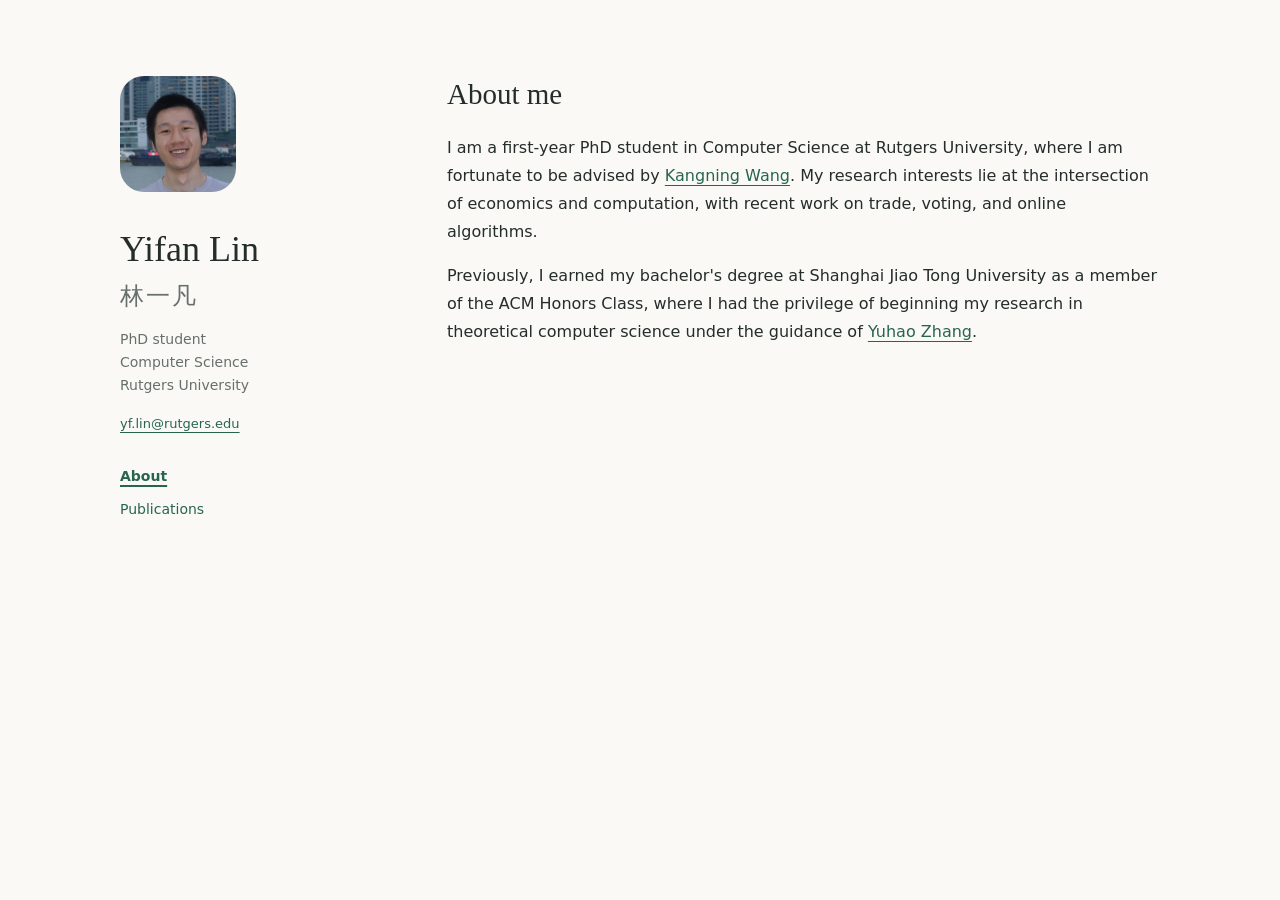
==== index.html @ 27d44149 "Initial commit" ====
<!doctype html>
<html lang="en">
<head>
  <meta charset="utf-8">
  <meta name="viewport" content="width=device-width, initial-scale=1">
  <meta name="description" content="Yifan Lin">
  <title>Yifan Lin</title>
  <link rel="stylesheet" href="assets/css/style.css">
</head>
<body>
  <a class="skip" href="#main">Skip to content</a>

  <div class="page">
    <header class="profile">
      <img class="portrait" src="assets/images/photo.jpg" alt="Yifan Lin">

      <p class="site-name">
        <a href="index.html">Yifan Lin</a>
        <span class="chinese-name" lang="zh-Hans">林一凡</span>
      </p>
      <p class="position">
        PhD student<br>
        Computer Science<br>
        Rutgers University
      </p>

      <p class="contact">
        <a href="mailto:yf.lin@rutgers.edu">yf.lin@rutgers.edu</a>
      </p>

      <nav aria-label="Main navigation">
        <a href="index.html" aria-current="page">About</a>
        <a href="publications.html">Publications</a>
      </nav>
    </header>

    <main id="main">
      <section id="about">
        <h1 class="page-title">About me</h1>

        <p>
          I am a first-year PhD student in Computer Science at Rutgers
          University, where I am fortunate to be advised by
          <a href="https://people.cs.rutgers.edu/~kn.w/#home">Kangning Wang</a>.
          My research interests lie at the intersection of economics and
          computation, with recent work on trade, voting, and online algorithms.
        </p>

        <p>
          Previously, I earned my bachelor's degree at Shanghai Jiao Tong
          University as a member of the ACM Honors Class, where I had the
          privilege of beginning my research in theoretical computer science
          under the guidance of
          <a href="http://www.zyhwtc.com">Yuhao Zhang</a>.
        </p>
      </section>
    </main>
  </div>
</body>
</html>
---- assets/css/style.css ----
/* Change these colors to customize your site. No external dependencies. */
:root { --paper:#faf9f6; --ink:#242d2a; --muted:#67706a; --accent:#28654f; --line:#dedfd8; --tint:#eef2eb; }
* { box-sizing:border-box; }
html { scroll-behavior:smooth; }
body { margin:0; background:var(--paper); color:var(--ink); font:16px/1.75 system-ui,-apple-system,"Segoe UI",sans-serif; }
a { color:var(--accent); text-underline-offset:4px; }
a:hover { text-decoration-thickness:2px; }
a:focus-visible { outline:2px solid var(--accent); outline-offset:5px; }
.page { max-width:1120px; margin:auto; padding:76px 40px 40px; display:grid; grid-template-columns:245px minmax(0,1fr); gap:82px; }
.profile { position:sticky; top:42px; align-self:start; }
.monogram,.portrait { width:116px; height:116px; border-radius:24px; margin-bottom:25px; }
.monogram { background:var(--tint); color:var(--accent); display:grid; place-items:center; font:42px Georgia,serif; position:relative; }
.monogram span { position:absolute; right:13px; bottom:13px; width:8px; height:8px; border-radius:50%; background:var(--accent); }
.portrait { object-fit:cover; }
h1 { font:normal 38px/1.1 Georgia,serif; letter-spacing:-1px; margin:0 0 16px; }
.position { color:var(--muted); font-size:14px; line-height:1.65; }
.contact { font-size:13px; overflow-wrap:anywhere; }
nav { display:grid; gap:8px; margin:28px 0; }
nav a { font-size:14px; text-decoration:none; }
nav a:hover { text-decoration:underline; }
.sidebar-note { border-top:1px solid var(--line); padding-top:18px; font-size:11px; color:var(--muted); }
section { padding-bottom:34px; margin-bottom:30px; scroll-margin-top:30px; }
section+section { border-top:1px solid var(--line); padding-top:28px; }
.eyebrow { text-transform:uppercase; letter-spacing:1.8px; color:var(--accent); font-size:10px; margin:0 0 22px; }
h2 { font:normal 29px/1.3 Georgia,serif; margin:0 0 20px; }
p { margin:0 0 16px; }
.intro { font:normal 24px/1.5 Georgia,serif; margin-bottom:24px; }
.section-heading { display:flex; align-items:baseline; justify-content:space-between; gap:12px; }
.section-heading span { color:var(--muted); font-size:11px; }
h3 { font-size:15px; line-height:1.5; margin:0 0 5px; }
.topics { display:grid; gap:20px; }
.topics article { border-left:2px solid #b9cbbd; padding-left:16px; }
.topics p { font-size:14px; color:var(--muted); margin:0; }
.venue { color:var(--accent); font-size:12px; margin-bottom:6px; }
.paper { margin:12px 0 28px; }
.paper h3 { font-size:18px; }
.paper p { font-size:14px; margin-bottom:6px; }
.paper-summary { color:var(--muted); }
.paper-links { display:flex; gap:18px; font-size:13px; }
.entry { display:flex; justify-content:space-between; align-items:baseline; gap:20px; margin-bottom:18px; }
.entry p { font-size:14px; color:var(--muted); margin:0; }
.date { white-space:nowrap; }
.button { display:inline-block; border:1px solid var(--line); border-radius:5px; padding:7px 13px; font-size:13px; text-decoration:none; }
.button span { margin-left:18px; }
footer { border-top:1px solid var(--line); padding-top:18px; display:flex; justify-content:space-between; gap:15px; font-size:11px; color:var(--muted); }
.skip { position:absolute; left:-10000px; }
.skip:focus { left:15px; top:10px; }
@media(max-width:760px) { .page { display:block; padding:35px 24px; } .profile { position:static; margin-bottom:40px; } nav { display:flex; flex-wrap:wrap; gap:10px 20px; } .sidebar-note { display:none; } .entry { flex-direction:column; gap:4px; } h1 { font-size:34px; } }
@media(prefers-reduced-motion:reduce) { html { scroll-behavior:auto; } }
@media print { .page { padding:0; gap:30px; } .profile { position:static; } nav,.skip { display:none; } body { background:white; } section { break-inside:avoid; } }

/* Multi-page additions */
.site-name { font:normal 38px/1.1 Georgia,serif; letter-spacing:-1px; margin:0 0 16px; }
.site-name a { color:var(--ink); text-decoration:none; }
.page-title { font:normal 29px/1.3 Georgia,serif; letter-spacing:normal; margin:0 0 20px; }
nav a[aria-current="page"] { font-weight:700; text-decoration:underline; text-decoration-thickness:2px; }
.page-links { padding:18px 0 30px; font-size:14px; }
@media(max-width:760px) { .site-name { font-size:34px; } }

/* English name */
.site-name {
  font-family: "Palatino Linotype", Palatino, "Book Antiqua", Georgia, serif;
  font-size: 36px;
  font-weight: 400;
  line-height: 1.3;
  letter-spacing: 0;
}

.site-name a {
  color: inherit;
  text-decoration: none;
}

/* Chinese name below the English name */
.chinese-name {
  display: block;
  margin-top: 8px;
  font-family: "Kaiti SC", KaiTi, STKaiti, "Noto Serif CJK SC", serif;
  font-size: 24px;
  font-weight: 400;
  letter-spacing: 2px;
  color: var(--muted);
}
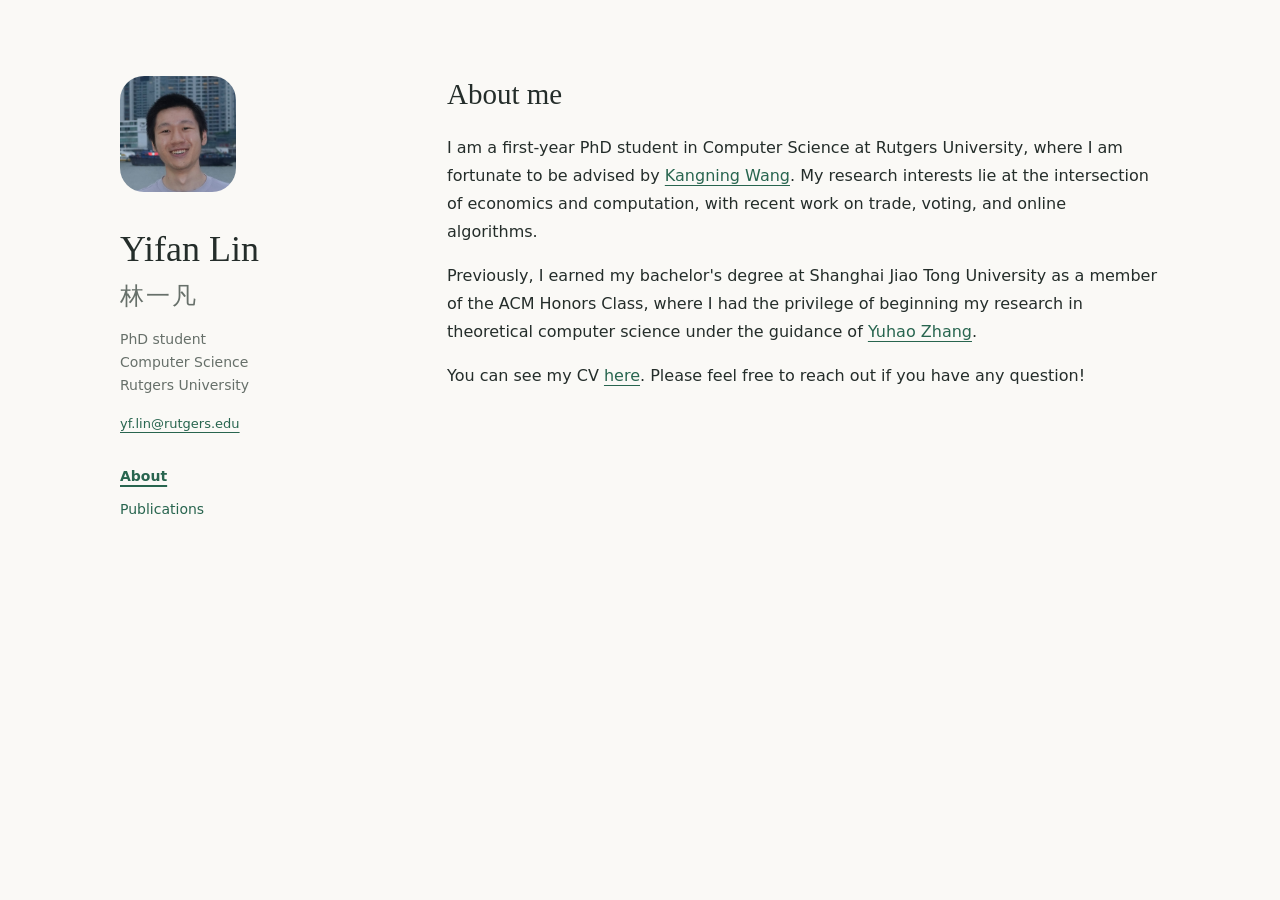
==== commit 4852eee8: "Update CV" ====
--- a/index.html
+++ b/index.html
@@ -53,6 +53,10 @@
           under the guidance of
           <a href="http://www.zyhwtc.com">Yuhao Zhang</a>.
         </p>
+
+        <p>
+          You can see my CV <a href="assets/files/cv.pdf">here</a>. Please feel free to reach out if you have any question!
+        </p>
       </section>
     </main>
   </div>
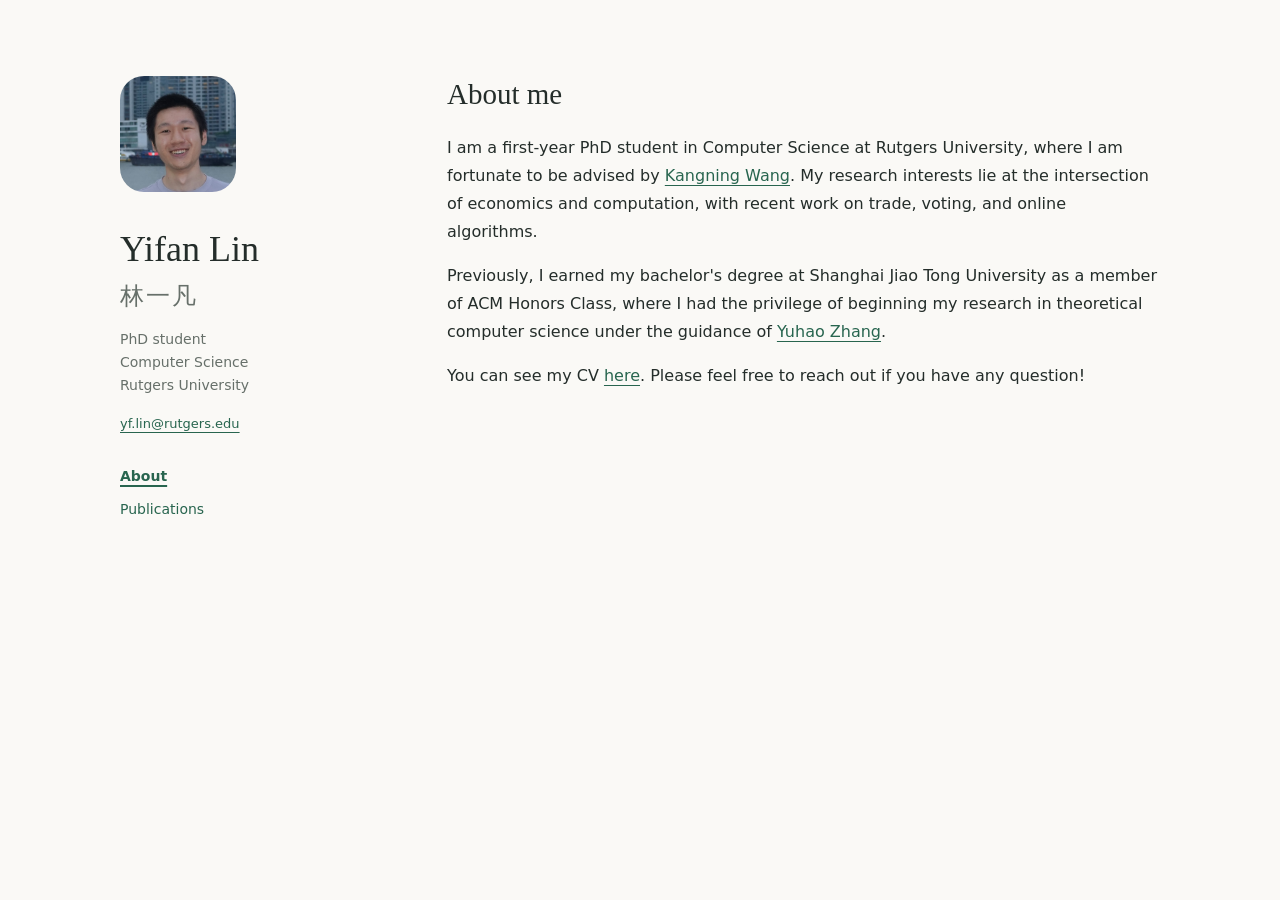
==== commit 0852c185: "Fix typos" ====
--- a/index.html
+++ b/index.html
@@ -48,7 +48,7 @@
 
         <p>
           Previously, I earned my bachelor's degree at Shanghai Jiao Tong
-          University as a member of the ACM Honors Class, where I had the
+          University as a member of ACM Honors Class, where I had the
           privilege of beginning my research in theoretical computer science
           under the guidance of
           <a href="http://www.zyhwtc.com">Yuhao Zhang</a>.
